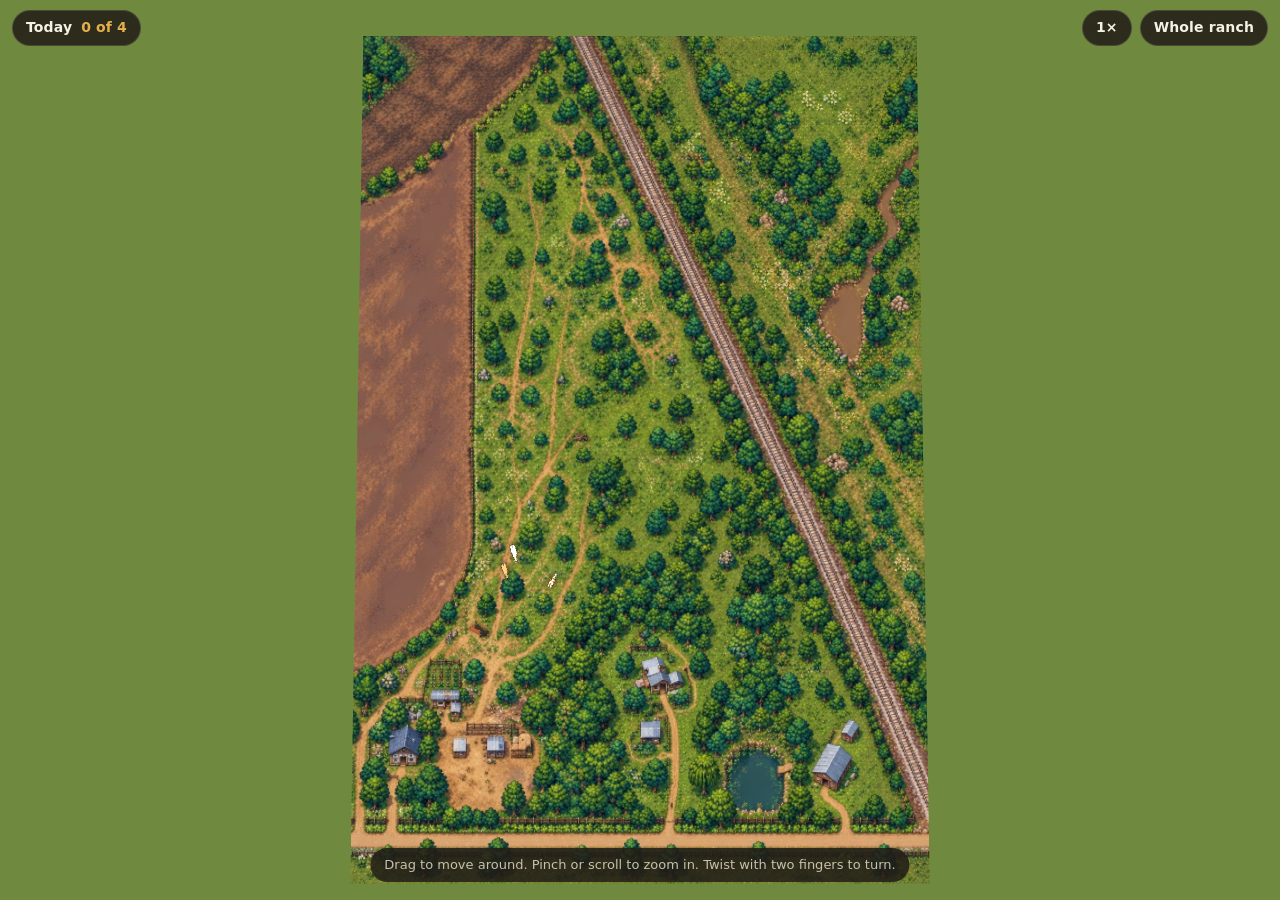
==== the-ranch/ranch.html @ f233542d "The ranch in 3D from the sky, with Henry and the herd in code The map from the sky lies flat as the " ====
<!doctype html>
<html lang="en">
<head>
<meta charset="utf-8">
<meta name="viewport" content="width=device-width, initial-scale=1, maximum-scale=1, viewport-fit=cover">
<title>The Ranch</title>
<link rel="stylesheet" href="ranch.css">
</head>
<body>
<div id="app">
  <canvas id="view"></canvas>
  <div id="signs"></div>
  <header id="bar">
    <button id="todayBtn" class="chip" aria-expanded="false">Today <span id="todayCount">0 of 4</span></button>
    <div class="spacer"></div>
    <button id="speedBtn" class="chip" aria-pressed="false" title="Make time go faster">1×</button>
    <button id="homeBtn" class="chip" title="See the whole ranch">Whole ranch</button>
  </header>
  <section id="today" hidden>
    <h2>Today's work</h2>
    <ol id="todayList"></ol>
    <p class="fine">Tap a sign on the map to go there. Tap a cow to look her over.</p>
  </section>
  <section id="sheet" hidden>
    <div class="sheet-head"><h2 id="sheetTitle"></h2><button id="sheetClose" class="x" aria-label="Close">×</button></div>
    <p id="sheetText"></p>
    <div id="sheetBtns"></div>
  </section>
  <div id="hint">Drag to move around. Pinch or scroll to zoom in. Twist with two fingers to turn.</div>
  <div id="loading">Loading the ranch…</div>
</div>
<script src="../animal-3d-models/vendor/three.r128.min.js"></script>
<script src="../animal-3d-models/zebu-cattle/zebu.js"></script>
<script src="map/trace.js"></script>
<script src="ranch.js"></script>
</body>
</html>
---- the-ranch/ranch.css ----
/* The Ranch: a map of the real ranch, seen from the sky, with the herd and the day's work standing up out of it.
   Layout: the map fills the screen; a thin bar of chips on top, a sheet that slides up from the bottom. */
:root {
  --ink: #f6f1e4;          /* text on the dark panels */
  --ink-dim: #c9c0aa;
  --panel: rgba(34, 30, 24, 0.86);
  --panel-edge: rgba(246, 241, 228, 0.14);
  --hay: #e3b04b;          /* the accent: round-bale gold */
  --hay-ink: #2a2116;
  --done: #9cc56b;
  --sign: #fbf6e8;
  --sign-ink: #3a2c1c;
  --sky: #b9d3df;
  --font: ui-rounded, "SF Pro Rounded", "Segoe UI", system-ui, -apple-system, Roboto, sans-serif;
  color-scheme: dark;
}
html, body { height: 100%; margin: 0; background: #556b3b; overflow: hidden; }
body { font: 15px/1.4 var(--font); color: var(--ink); -webkit-tap-highlight-color: transparent; }
#app { position: fixed; inset: 0; }
#view { position: absolute; inset: 0; width: 100%; height: 100%; display: block; touch-action: none; background: var(--sky); }
button { font: inherit; color: inherit; cursor: pointer; }
button:focus-visible { outline: 2px solid var(--hay); outline-offset: 2px; }

#bar { position: absolute; left: 0; right: 0; top: 0; display: flex; gap: 8px; align-items: center;
  padding: calc(env(safe-area-inset-top, 0px) + 10px) 12px 0; pointer-events: none; }
#bar .spacer { flex: 1; }
.chip { pointer-events: auto; background: var(--panel); border: 1px solid var(--panel-edge); border-radius: 999px;
  padding: 7px 13px; font-size: 14px; font-weight: 600; letter-spacing: 0.01em; backdrop-filter: blur(6px); -webkit-backdrop-filter: blur(6px); }
.chip span { color: var(--hay); font-variant-numeric: tabular-nums; margin-left: 4px; }
.chip[aria-pressed="true"] { background: var(--hay); color: var(--hay-ink); }

#today { position: absolute; left: 12px; top: calc(env(safe-area-inset-top, 0px) + 54px); width: min(320px, calc(100% - 24px));
  background: var(--panel); border: 1px solid var(--panel-edge); border-radius: 14px; padding: 12px 14px; box-sizing: border-box; }
#today h2, #sheet h2 { margin: 0; font-size: 17px; text-wrap: balance; }
#today ol { margin: 8px 0 6px; padding: 0; list-style: none; display: grid; gap: 7px; }
#today li { display: grid; grid-template-columns: 22px 1fr; gap: 6px; align-items: start; }
#today li .box { width: 16px; height: 16px; margin-top: 2px; border-radius: 5px; border: 2px solid var(--ink-dim); box-sizing: border-box; }
#today li.done .box { background: var(--done); border-color: var(--done); }
#today li.done .what { color: var(--ink-dim); text-decoration: line-through; }
#today li .how { display: block; color: var(--ink-dim); font-size: 13px; }
.fine { margin: 6px 0 0; color: var(--ink-dim); font-size: 12.5px; }

#sheet { position: absolute; left: 0; right: 0; bottom: 0; margin: 0 auto; max-width: 520px; box-sizing: border-box;
  background: var(--panel); border: 1px solid var(--panel-edge); border-bottom: 0; border-radius: 18px 18px 0 0;
  padding: 14px 16px calc(env(safe-area-inset-bottom, 0px) + 14px); backdrop-filter: blur(8px); -webkit-backdrop-filter: blur(8px);
  animation: rise 0.28s cubic-bezier(.2, 1.3, .4, 1); }
@keyframes rise { from { transform: translateY(40px); opacity: 0; } }
.sheet-head { display: flex; align-items: center; gap: 10px; }
.sheet-head h2 { flex: 1; }
.x { background: none; border: 0; font-size: 26px; line-height: 1; padding: 0 4px; color: var(--ink-dim); }
#sheetText { margin: 6px 0 12px; color: var(--ink-dim); }
#sheetBtns { display: flex; flex-wrap: wrap; gap: 8px; }
#sheetBtns button { flex: 1 1 calc(50% - 8px); min-width: 0; padding: 11px 10px; border-radius: 12px; border: 1px solid var(--panel-edge);
  background: rgba(246, 241, 228, 0.08); font-weight: 600; }
#sheetBtns button.main { background: var(--hay); color: var(--hay-ink); border-color: transparent; }
#sheetBtns button[aria-pressed="true"] { background: rgba(227, 176, 75, 0.25); border-color: var(--hay); }
#sheetBtns button:disabled { opacity: 0.45; cursor: default; }

#signs { position: absolute; inset: 0; pointer-events: none; overflow: hidden; }
.pin { position: absolute; left: 0; top: 0; width: 0; height: 0; pointer-events: none; }
.sign { position: absolute; left: 0; bottom: 12px; translate: -50% 0; transform-origin: 50% 100%; pointer-events: auto;
  background: var(--sign); color: var(--sign-ink); border: 0; border-radius: 9px; padding: 5px 10px 6px; font-size: 13px; font-weight: 700;
  box-shadow: 0 2px 0 rgba(58, 44, 28, 0.35), 0 6px 14px rgba(0, 0, 0, 0.25); white-space: nowrap;
  transition: transform 0.38s cubic-bezier(.2, 1.7, .4, 1), opacity 0.2s; }
.sign::after { content: ""; position: absolute; left: 50%; top: 100%; width: 3px; height: 12px; margin-left: -1.5px; background: #7a5a36; border-radius: 0 0 2px 2px; }
.sign.cow { background: rgba(34, 30, 24, 0.82); color: var(--ink); font-weight: 600; font-size: 12px; padding: 3px 8px 4px; bottom: 8px; }
.sign.cow::after { background: rgba(34, 30, 24, 0.6); height: 8px; width: 2px; margin-left: -1px; }
.sign.done { background: #e7f0d6; }
.sign.done::before { content: "✓ "; color: #4f7a24; }
.sign.off { opacity: 0; transform: scale(0.15) translateY(10px); pointer-events: none; transition: transform 0.2s, opacity 0.15s; }

#hint { position: absolute; left: 50%; bottom: calc(env(safe-area-inset-bottom, 0px) + 18px); transform: translateX(-50%); width: max-content; max-width: calc(100% - 32px);
  background: var(--panel); border-radius: 999px; padding: 8px 14px; font-size: 13px; color: var(--ink-dim); text-align: center; pointer-events: none; transition: opacity 0.6s; }
#hint.gone { opacity: 0; }
#loading { position: absolute; inset: 0; display: grid; place-items: center; background: #556b3b; font-size: 17px; font-weight: 600; }
#loading.gone { display: none; }
@media (prefers-reduced-motion: reduce) { .sign, #sheet { transition: none; animation: none; } }
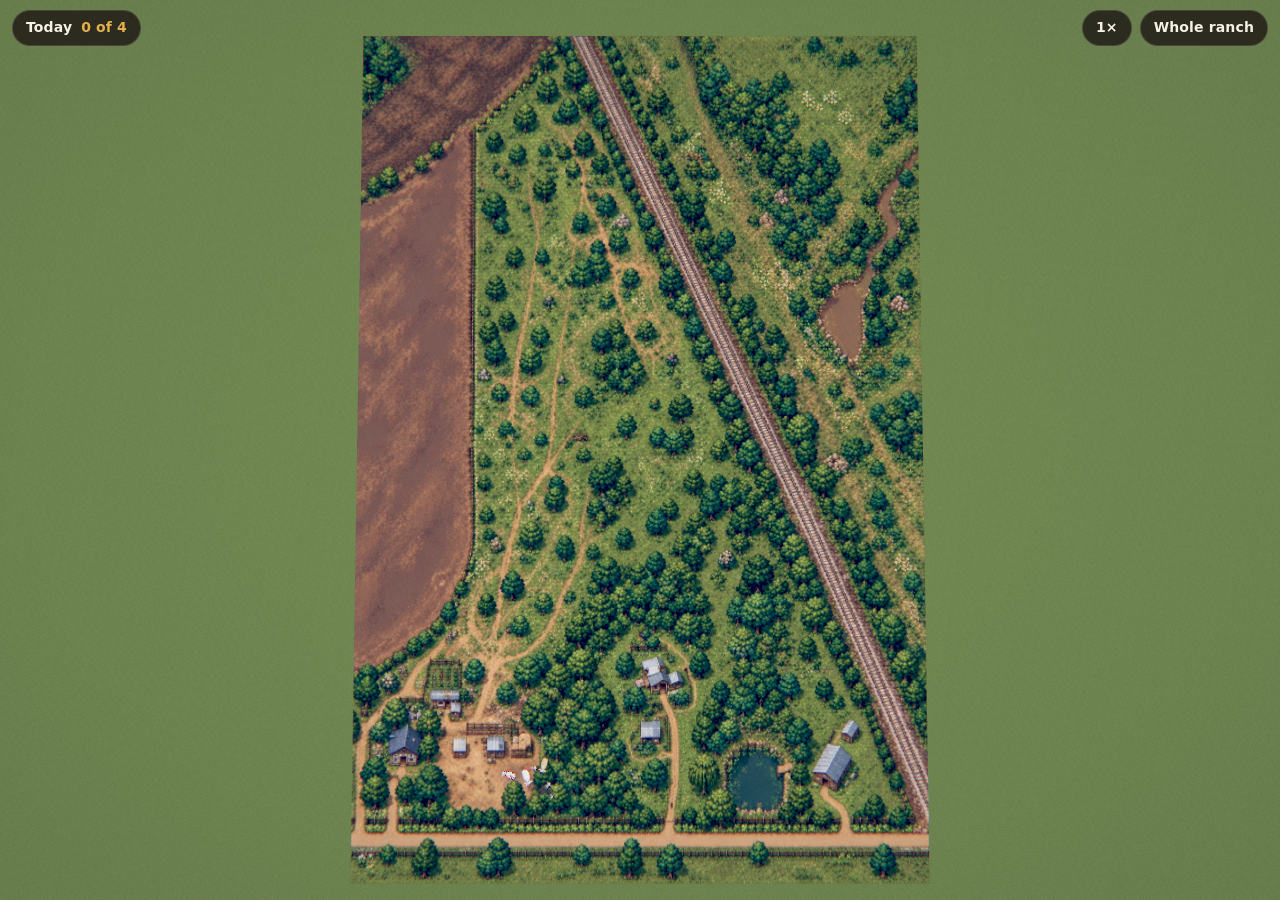
==== commit 9620d699: "The ranch, second look: the cartoon herd in a real-looking ranch Henry, the herd and the chickens ar" ====
--- a/the-ranch/ranch.html
+++ b/the-ranch/ranch.html
@@ -30,8 +30,13 @@
   <div id="loading">Loading the ranch…</div>
 </div>
 <script src="../animal-3d-models/vendor/three.r128.min.js"></script>
+<script src="../animal-3d-models/viewer/cinema.js"></script>
 <script src="../animal-3d-models/zebu-cattle/zebu.js"></script>
+<script src="../animal-3d-models/zebu-cattle/zebu-moves.js"></script>
+<script src="../animal-3d-models/zebu-cattle/zebu-hd.js"></script>
+<script src="../animal-3d-models/viewer/land-kit.js"></script>
 <script src="map/trace.js"></script>
+<script src="ranch-land.js"></script>
 <script src="ranch.js"></script>
 </body>
 </html>
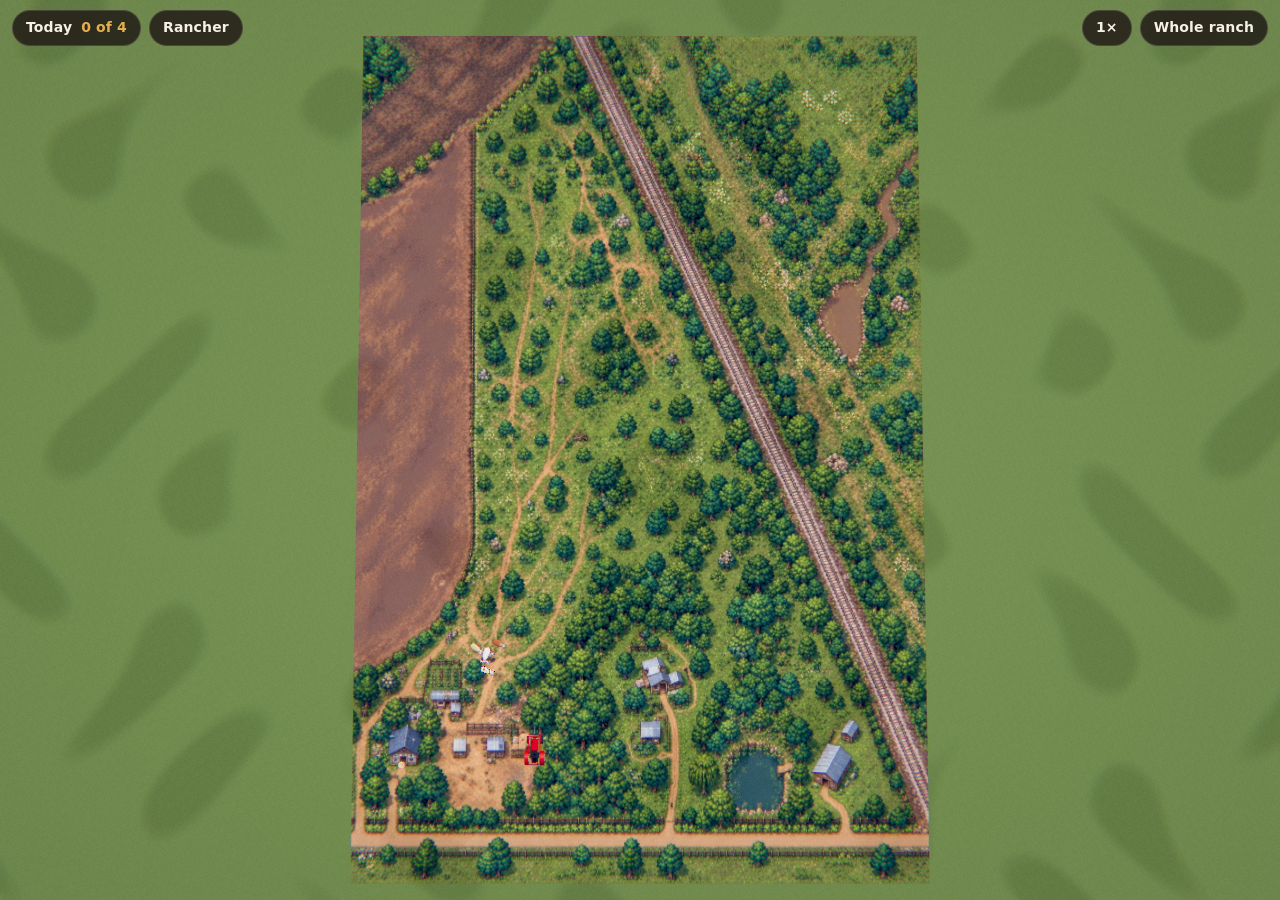
==== commit 2fb8b11c: "The ranch: a rancher you give jobs to, a tractor, and no trees in the pond Chris: "Now add the tract" ====
--- a/the-ranch/ranch.html
+++ b/the-ranch/ranch.html
@@ -12,6 +12,7 @@
   <div id="signs"></div>
   <header id="bar">
     <button id="todayBtn" class="chip" aria-expanded="false">Today <span id="todayCount">0 of 4</span></button>
+    <button id="crewBtn" class="chip" title="Give the rancher jobs">Rancher</button>
     <div class="spacer"></div>
     <button id="speedBtn" class="chip" aria-pressed="false" title="Make time go faster">1×</button>
     <button id="homeBtn" class="chip" title="See the whole ranch">Whole ranch</button>
@@ -19,7 +20,7 @@
   <section id="today" hidden>
     <h2>Today's work</h2>
     <ol id="todayList"></ol>
-    <p class="fine">Tap a sign on the map to go there. Tap a cow to look her over.</p>
+    <p class="fine">Tap a sign on the map to go there. Tap a cow to look her over. Tap Rancher to give him jobs.</p>
   </section>
   <section id="sheet" hidden>
     <div class="sheet-head"><h2 id="sheetTitle"></h2><button id="sheetClose" class="x" aria-label="Close">×</button></div>
@@ -37,6 +38,8 @@
 <script src="../animal-3d-models/viewer/land-kit.js"></script>
 <script src="map/trace.js"></script>
 <script src="ranch-land.js"></script>
+<script src="ranch-crew.js"></script>
+<script src="ranch-orders.js"></script>
 <script src="ranch.js"></script>
 </body>
 </html>
--- a/the-ranch/ranch.css
+++ b/the-ranch/ranch.css
@@ -49,7 +49,7 @@
 .sheet-head h2 { flex: 1; }
 .x { background: none; border: 0; font-size: 26px; line-height: 1; padding: 0 4px; color: var(--ink-dim); }
 #sheetText { margin: 6px 0 12px; color: var(--ink-dim); }
-#sheetBtns { display: flex; flex-wrap: wrap; gap: 8px; }
+#sheetBtns { display: flex; flex-wrap: wrap; gap: 8px; max-height: 44vh; overflow-y: auto; }
 #sheetBtns button { flex: 1 1 calc(50% - 8px); min-width: 0; padding: 11px 10px; border-radius: 12px; border: 1px solid var(--panel-edge);
   background: rgba(246, 241, 228, 0.08); font-weight: 600; }
 #sheetBtns button.main { background: var(--hay); color: var(--hay-ink); border-color: transparent; }
@@ -65,6 +65,9 @@
 .sign::after { content: ""; position: absolute; left: 50%; top: 100%; width: 3px; height: 12px; margin-left: -1.5px; background: #7a5a36; border-radius: 0 0 2px 2px; }
 .sign.cow { background: rgba(34, 30, 24, 0.82); color: var(--ink); font-weight: 600; font-size: 12px; padding: 3px 8px 4px; bottom: 8px; }
 .sign.cow::after { background: rgba(34, 30, 24, 0.6); height: 8px; width: 2px; margin-left: -1px; }
+.sign.crew { background: var(--hay); color: var(--hay-ink); font-size: 12px; padding: 3px 9px 4px; bottom: 8px; }
+.sign.crew::after { background: #8a6420; height: 8px; width: 2px; margin-left: -1px; }
+.sign.crew.talk { background: var(--sign); color: var(--sign-ink); font-weight: 600; white-space: normal; width: max-content; max-width: 210px; text-align: center; }
 .sign.done { background: #e7f0d6; }
 .sign.done::before { content: "✓ "; color: #4f7a24; }
 .sign.off { opacity: 0; transform: scale(0.15) translateY(10px); pointer-events: none; transition: transform 0.2s, opacity 0.15s; }
@@ -75,3 +78,5 @@
 #loading { position: absolute; inset: 0; display: grid; place-items: center; background: #556b3b; font-size: 17px; font-weight: 600; }
 #loading.gone { display: none; }
 @media (prefers-reduced-motion: reduce) { .sign, #sheet { transition: none; animation: none; } }
+.chip { white-space: nowrap; }
+@media (max-width: 420px) { .chip { padding: 7px 9px; font-size: 13px; } .chip span { margin-left: 3px; } #bar { gap: 5px; padding-left: 8px; padding-right: 8px; } }
